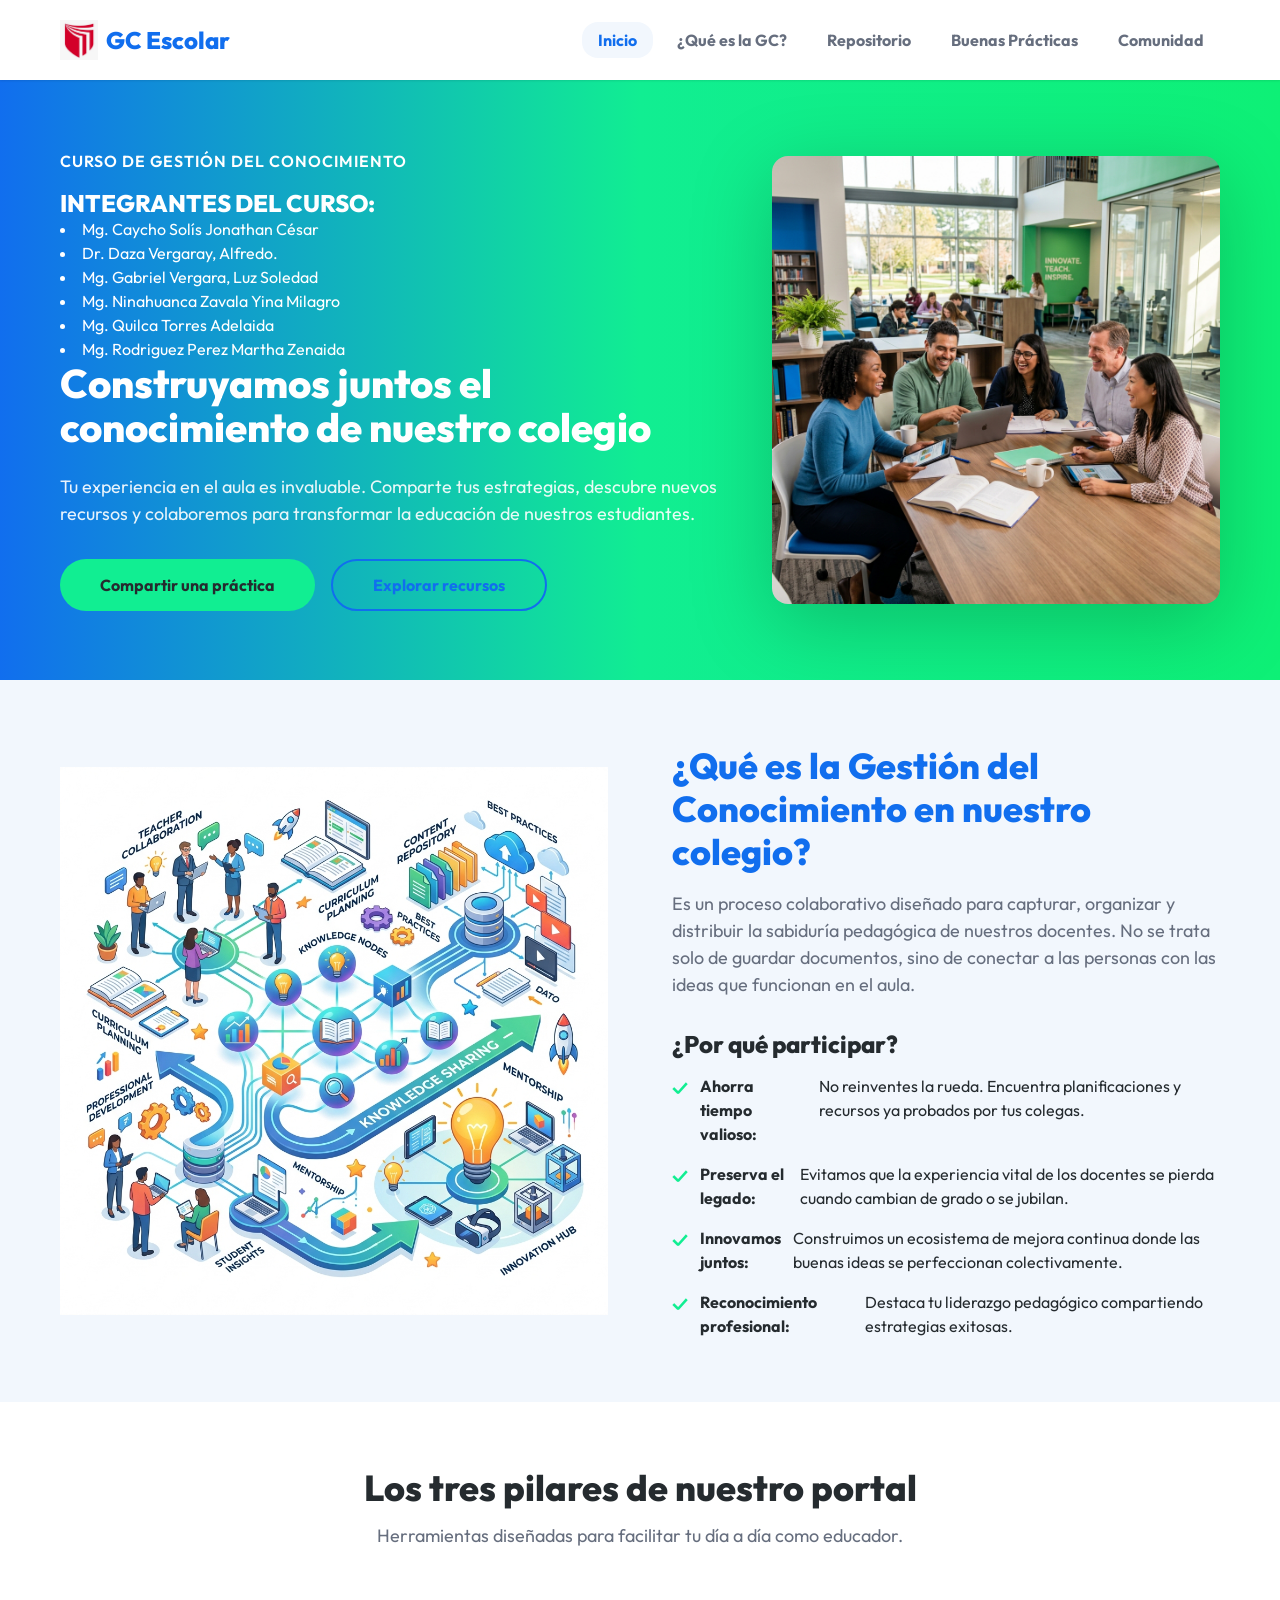
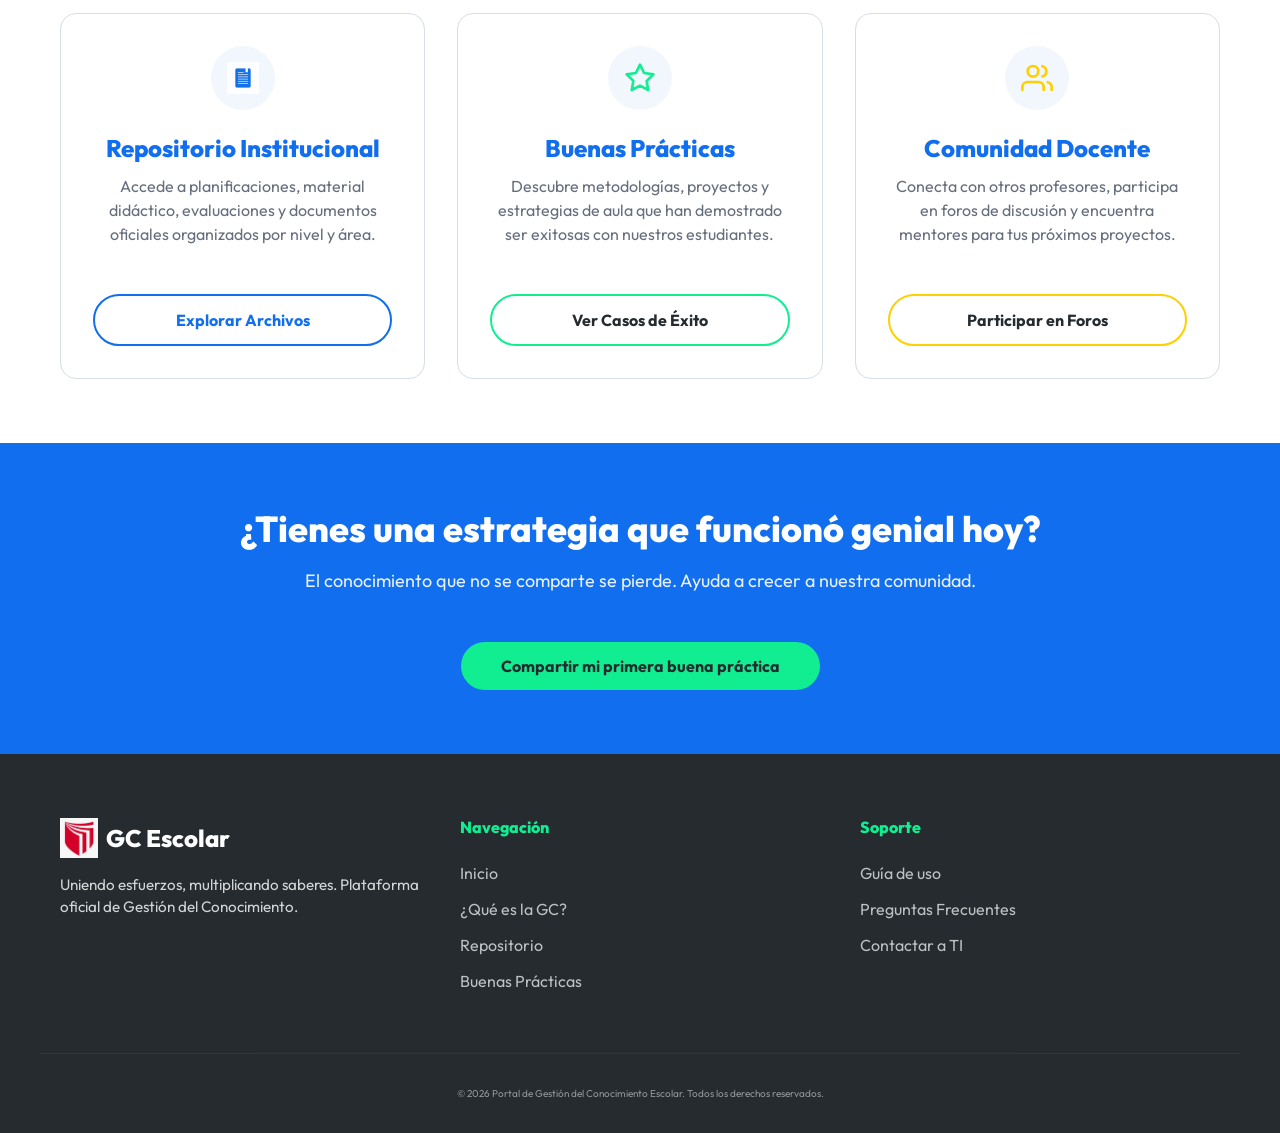
==== index.html @ b4a7eda1 "feat: initial project structure and content" ====
<!DOCTYPE html>
<html lang="es">

<head>
  <meta charset="UTF-8">
  <meta name="viewport" content="width=device-width, initial-scale=1.0">
  <title>Portal de Gestión del Conocimiento Escolar</title>
  <meta name="description"
    content="Plataforma institucional para compartir, preservar e innovar el conocimiento docente.">
  <link rel="stylesheet" href="css/style.css">
</head>

<body>

  <!-- Header -->
  <header class="header">
    <div class="container nav">
      <div class="logo">
        <img src="img/logo-colegio.png" alt="Logo Colegio"
          onerror="this.src='[data-uri]'">
        <span>GC Escolar</span>
      </div>
      <nav>
        <ul class="nav-links">
          <li><a href="index.html" class="nav-item active">Inicio</a></li>
          <li><a href="que-es-gc.html" class="nav-item">¿Qué es la GC?</a></li>
          <li><a href="repositorio.html" class="nav-item">Repositorio</a></li>
          <li><a href="practicas.html" class="nav-item">Buenas Prácticas</a></li>
          <li><a href="comunidad.html" class="nav-item">Comunidad</a></li>
        </ul>
      </nav>
    </div>
  </header>

  <!-- Hero Section -->
  <section class="hero">
    <div class="container hero-content">
      <div class="hero-text">
        <span
          style="display: block; color: var(--color-primary); font-weight: 600; margin-bottom: 16px; text-transform: uppercase; letter-spacing: 1px;">Curso
          de Gestión del Conocimiento</span>
        <h2>INTEGRANTES DEL CURSO:</h2>
        <list>
          <li>Mg. Caycho Solís Jonathan César</li>
          <li>Dr. Daza Vergaray, Alfredo.</li>
          <li>Mg. Gabriel Vergara, Luz Soledad</li>
          <li>Mg. Ninahuanca Zavala Yina Milagro</li>
          <li>Mg. Quilca Torres Adelaida</li>
          <li>Mg. Rodriguez Perez Martha Zenaida</li>
        </list>

        <h1>Construyamos juntos el conocimiento de nuestro colegio</h1>
        <p>Tu experiencia en el aula es invaluable. Comparte tus estrategias, descubre nuevos recursos y colaboremos
          para transformar la educación de nuestros estudiantes.</p>
        <div class="hero-actions">
          <a href="practicas.html" class="btn btn-primary">Compartir una práctica</a>
          <a href="repositorio.html" class="btn btn-outline">Explorar recursos</a>
        </div>
      </div>
      <div class="hero-image">
        <img src="img/hero-banner.png" alt="Docentes colaborando"
          onerror="this.src='[data-uri]'">
      </div>
    </div>
  </section>

  <!-- Sección Informativa (NUEVO) -->
  <section class="section-padding info-section">
    <div class="container info-grid">
      <div class="info-image">
        <img src="img/info-grafico.png" alt="Infografía de Gestión del Conocimiento"
          onerror="this.src='[data-uri]'">
      </div>
      <div class="info-content">
        <h2>¿Qué es la Gestión del Conocimiento en nuestro colegio?</h2>
        <p>Es un proceso colaborativo diseñado para capturar, organizar y distribuir la sabiduría pedagógica de nuestros
          docentes. No se trata solo de guardar documentos, sino de conectar a las personas con las ideas que funcionan
          en el aula.</p>

        <h3 style="margin: 24px 0 16px; font-size: 1.5rem;">¿Por qué participar?</h3>
        <ul class="benefits-list">
          <li><strong>Ahorra tiempo valioso:</strong> No reinventes la rueda. Encuentra planificaciones y recursos ya
            probados por tus colegas.</li>
          <li><strong>Preserva el legado:</strong> Evitamos que la experiencia vital de los docentes se pierda cuando
            cambian de grado o se jubilan.</li>
          <li><strong>Innovamos juntos:</strong> Construimos un ecosistema de mejora continua donde las buenas ideas se
            perfeccionan colectivamente.</li>
          <li><strong>Reconocimiento profesional:</strong> Destaca tu liderazgo pedagógico compartiendo estrategias
            exitosas.</li>
        </ul>
      </div>
    </div>
  </section>

  <!-- Pilares (Cards) -->
  <section class="section-padding">
    <div class="container">
      <div class="pilares-header">
        <h2>Los tres pilares de nuestro portal</h2>
        <p>Herramientas diseñadas para facilitar tu día a día como educador.</p>
      </div>

      <div class="pilares-grid">
        <!-- Tarjeta 1: Repositorio -->
        <a href="repositorio.html" class="card">
          <div class="card-icon">
            <img src="img/icon-document.png" alt="Icono Documento"
              onerror="this.src='[data-uri]'">
          </div>
          <h3>Repositorio Institucional</h3>
          <p>Accede a planificaciones, material didáctico, evaluaciones y documentos oficiales organizados por nivel y
            área.</p>
          <span class="btn btn-outline"
            style="border-color: var(--color-ocean-blue); color: var(--color-ocean-blue); margin-top: 16px;">Explorar
            Archivos</span>
        </a>

        <!-- Tarjeta 2: Buenas Prácticas -->
        <a href="practicas.html" class="card">
          <div class="card-icon">
            <svg xmlns="http://www.w3.org/2000/svg" width="32" height="32" viewBox="0 0 24 24" fill="none"
              stroke="#11ee92" stroke-width="2" stroke-linecap="round" stroke-linejoin="round">
              <polygon
                points="12 2 15.09 8.26 22 9.27 17 14.14 18.18 21.02 12 17.77 5.82 21.02 7 14.14 2 9.27 8.91 8.26 12 2">
              </polygon>
            </svg>
          </div>
          <h3>Buenas Prácticas</h3>
          <p>Descubre metodologías, proyectos y estrategias de aula que han demostrado ser exitosas con nuestros
            estudiantes.</p>
          <span class="btn btn-outline"
            style="border-color: var(--color-spring-green); color: var(--color-text-anthracite); margin-top: 16px;">Ver
            Casos de Éxito</span>
        </a>

        <!-- Tarjeta 3: Comunidad -->
        <a href="comunidad.html" class="card">
          <div class="card-icon">
            <svg xmlns="http://www.w3.org/2000/svg" width="32" height="32" viewBox="0 0 24 24" fill="none"
              stroke="#ffcf00" stroke-width="2" stroke-linecap="round" stroke-linejoin="round">
              <path d="M17 21v-2a4 4 0 0 0-4-4H5a4 4 0 0 0-4 4v2"></path>
              <circle cx="9" cy="7" r="4"></circle>
              <path d="M23 21v-2a4 4 0 0 0-3-3.87"></path>
              <path d="M16 3.13a4 4 0 0 1 0 7.75"></path>
            </svg>
          </div>
          <h3>Comunidad Docente</h3>
          <p>Conecta con otros profesores, participa en foros de discusión y encuentra mentores para tus próximos
            proyectos.</p>
          <span class="btn btn-outline"
            style="border-color: var(--color-mellow-yellow); color: var(--color-text-anthracite); margin-top: 16px;">Participar
            en Foros</span>
        </a>
      </div>
    </div>
  </section>

  <!-- Call to Action (Franja final) -->
  <section class="cta-strip">
    <div class="container">
      <h2>¿Tienes una estrategia que funcionó genial hoy?</h2>
      <p>El conocimiento que no se comparte se pierde. Ayuda a crecer a nuestra comunidad.</p>
      <a href="practicas.html" class="btn btn-primary" style="margin-top: 16px;">Compartir mi primera buena práctica</a>
    </div>
  </section>

  <!-- Footer -->
  <footer class="footer">
    <div class="container footer-content">
      <div class="footer-col">
        <div class="logo" style="color: white; margin-bottom: 16px;">
          <img src="img/logo-colegio.png" alt="Logo" onerror="this.style.display='none'">
          <span style="color: white;">GC Escolar</span>
        </div>
        <p style="opacity: 0.8; font-size: 0.95rem;">Uniendo esfuerzos, multiplicando saberes. Plataforma oficial de
          Gestión del Conocimiento.</p>
      </div>
      <div class="footer-col">
        <h4>Navegación</h4>
        <ul>
          <li><a href="index.html">Inicio</a></li>
          <li><a href="que-es-gc.html">¿Qué es la GC?</a></li>
          <li><a href="repositorio.html">Repositorio</a></li>
          <li><a href="practicas.html">Buenas Prácticas</a></li>
        </ul>
      </div>
      <div class="footer-col">
        <h4>Soporte</h4>
        <ul>
          <li><a href="#">Guía de uso</a></li>
          <li><a href="#">Preguntas Frecuentes</a></li>
          <li><a href="#">Contactar a TI</a></li>
        </ul>
      </div>
    </div>
    <div class="container footer-bottom">
      <p>&copy; 2026 Portal de Gestión del Conocimiento Escolar. Todos los derechos reservados.</p>
    </div>
  </footer>

</body>

</html>
---- css/style.css ----
@import url('https://fonts.googleapis.com/css2?family=Outfit:wght@400;700;800&display=swap');

:root {
  /* Colors */
  --color-ocean-blue: #116eee;
  --color-spring-green: #11ee92;
  --color-sky-tint: #87b6f6;
  --color-light-bluewash: #b8d4fa;
  --color-electric-cyan: #06d2ff;
  --color-action-red: #fa3746;
  --color-mellow-yellow: #ffcf00;
  --color-pure-white: #ffffff;
  --color-cloud-gray: #f2f7fd;
  --color-border-fog: #d6dee6;
  --color-text-anthracite: #252b2f;
  --color-slate-blue: #666e7e;
  --color-disabled-ash: #b3b3b3;
  --color-deep-black: #000000;
  --gradient-hero-gradient: linear-gradient(90deg, #116eee, #11ee92, #0ef076);

  /* Typography — Font Families */
  --font-nista: 'Outfit', ui-sans-serif, system-ui, -apple-system, sans-serif;

  /* Typography — Scale */
  --text-caption: 10px;
  --text-body: 14px;
  --text-body-lg: 16px;
  --text-subheading: 18px;
  --text-heading: 24px;
  --text-heading-lg: 36px;
  --text-display: 40px;

  /* Typography — Weights */
  --font-weight-regular: 400;
  --font-weight-bold: 700;
  --font-weight-extrabold: 800;

  /* Spacing */
  --spacing-4: 4px;
  --spacing-8: 8px;
  --spacing-12: 12px;
  --spacing-16: 16px;
  --spacing-20: 20px;
  --spacing-24: 24px;
  --spacing-28: 28px;
  --spacing-32: 32px;
  --spacing-40: 40px;
  --spacing-48: 48px;
  --spacing-64: 64px;
  --spacing-120: 120px;

  /* Border Radius */
  --radius-inputs: 5px;
  --radius-navitems: 16px;
  --radius-buttons: 45.04px;

  /* Shadows */
  --shadow-subtle: rgba(0, 0, 0, 0.1) 0px 1px 2px 0px;
}

/* Base Styles */
* {
  margin: 0;
  padding: 0;
  box-sizing: border-box;
}

body {
  font-family: var(--font-nista);
  color: var(--color-text-anthracite);
  background-color: var(--color-pure-white);
  line-height: 1.5;
  -webkit-font-smoothing: antialiased;
}

h1, h2, h3, h4 {
  font-weight: var(--font-weight-extrabold);
  line-height: 1.2;
}

a {
  text-decoration: none;
  color: inherit;
  transition: all 0.3s ease;
}

img {
  max-width: 100%;
  height: auto;
  display: block;
}

/* Utility Classes */
.container {
  max-width: 1200px;
  margin: 0 auto;
  padding: 0 var(--spacing-20);
}

.section-padding {
  padding: var(--spacing-64) 0;
}

.bg-cloud {
  background-color: var(--color-cloud-gray);
}

/* Components */

/* Buttons */
.btn {
  display: inline-flex;
  align-items: center;
  justify-content: center;
  padding: 12px 40px;
  border-radius: var(--radius-buttons);
  font-weight: var(--font-weight-bold);
  cursor: pointer;
  transition: transform 0.2s cubic-bezier(0.175, 0.885, 0.32, 1.275), filter 0.2s ease;
  border: none;
  font-family: inherit;
  font-size: var(--text-body-lg);
}

.btn:active {
  transform: scale(0.95);
}

.btn-primary {
  background-color: var(--color-spring-green);
  color: var(--color-text-anthracite);
}

.btn-primary:hover {
  filter: brightness(1.05);
  box-shadow: 0 4px 12px rgba(17, 238, 146, 0.3);
}

.btn-outline {
  background-color: transparent;
  border: 2px solid var(--color-ocean-blue);
  color: var(--color-ocean-blue);
}

.btn-outline:hover {
  background-color: rgba(17, 110, 238, 0.05);
}

.btn-ghost {
  background-color: transparent;
  color: var(--color-ocean-blue);
}

.btn-ghost:hover {
  background-color: rgba(17, 110, 238, 0.05);
}

/* Header */
.header {
  position: sticky;
  top: 0;
  width: 100%;
  background-color: var(--color-pure-white);
  height: 80px;
  display: flex;
  align-items: center;
  z-index: 1000;
  transition: box-shadow 0.3s ease;
  box-shadow: var(--shadow-subtle);
}

.header.scrolled {
  box-shadow: var(--shadow-subtle);
}

.nav {
  display: flex;
  justify-content: space-between;
  align-items: center;
  width: 100%;
}

.logo {
  font-size: var(--text-heading);
  font-weight: var(--font-weight-extrabold);
  color: var(--color-ocean-blue);
  display: flex;
  align-items: center;
  gap: var(--spacing-8);
}

.logo img {
  height: 40px;
}

.nav-links {
  display: flex;
  gap: var(--spacing-8);
  list-style: none;
}

.nav-item {
  padding: 8px 16px;
  border-radius: var(--radius-navitems);
  font-weight: var(--font-weight-bold);
  color: var(--color-slate-blue);
}

.nav-item:hover, .nav-item.active {
  background-color: var(--color-cloud-gray);
  color: var(--color-ocean-blue);
}

/* Hero Section */
.hero {
  background: var(--gradient-hero-gradient);
  min-height: 600px;
  display: flex;
  align-items: center;
  color: var(--color-pure-white);
  position: relative;
  overflow: hidden;
}

.hero-content {
  display: grid;
  grid-template-columns: 1.2fr 0.8fr;
  align-items: center;
  gap: var(--spacing-40);
  padding-top: var(--spacing-64);
  padding-bottom: var(--spacing-64);
}

.hero-text h1 {
  font-size: var(--text-display);
  margin-bottom: var(--spacing-24);
  line-height: 1.1;
}

.hero-text p {
  font-size: var(--text-subheading);
  margin-bottom: var(--spacing-32);
  opacity: 0.9;
}

.hero-actions {
  display: flex;
  gap: var(--spacing-16);
}

.hero-image {
  display: flex;
  justify-content: center;
  animation: float 6s ease-in-out infinite;
}

.hero-image img {
  max-width: 100%;
  height: auto;
  filter: drop-shadow(0 20px 40px rgba(0,0,0,0.2));
  border-radius: 16px;
}

@keyframes float {
  0% { transform: translateY(0px); }
  50% { transform: translateY(-20px); }
  100% { transform: translateY(0px); }
}

/* Feature Sections */
.section-title {
  text-align: center;
  margin-bottom: var(--spacing-48);
}

.section-title h2 {
  font-size: var(--text-heading-lg);
  margin-bottom: var(--spacing-16);
}

.section-title p {
  color: var(--color-slate-blue);
  font-size: var(--text-body-lg);
}

/* Language Cards / Carousel (From base design) */
.carousel-wrapper {
  position: relative;
  margin-top: var(--spacing-40);
}

.carousel {
  display: flex;
  gap: var(--spacing-24);
  overflow-x: auto;
  padding: var(--spacing-20) 0;
  scroll-behavior: smooth;
  scrollbar-width: none;
}

.carousel::-webkit-scrollbar {
  display: none;
}

.lang-card {
  flex: 0 0 280px;
  background: var(--color-pure-white);
  border-radius: var(--radius-navitems);
  padding: var(--spacing-24);
  box-shadow: var(--shadow-subtle);
  transition: transform 0.3s ease, box-shadow 0.3s ease;
  display: flex;
  flex-direction: column;
  align-items: center;
  text-align: center;
  cursor: pointer;
}

.lang-card:hover {
  transform: translateY(-8px);
  box-shadow: 0 10px 25px rgba(0,0,0,0.1);
}

.lang-icon {
  width: 80px;
  height: 80px;
  background: var(--color-cloud-gray);
  border-radius: 50%;
  margin-bottom: var(--spacing-20);
  display: flex;
  align-items: center;
  justify-content: center;
  font-size: 32px;
}

.lang-card h3 {
  font-size: var(--text-heading);
  margin-bottom: var(--spacing-8);
}

.lang-card p {
  color: var(--color-slate-blue);
  font-size: var(--text-body);
}

/* Form Elements */
.form-group {
  margin-bottom: var(--spacing-20);
}

input {
  width: 100%;
  padding: 12px 16px;
  border: 1px solid var(--color-border-fog);
  border-radius: var(--radius-inputs);
  font-family: inherit;
  font-size: var(--text-body);
  color: var(--color-text-anthracite);
  transition: border-color 0.3s ease, box-shadow 0.3s ease;
}

input:focus {
  outline: none;
  border-color: var(--color-ocean-blue);
  box-shadow: 0 0 0 3px rgba(17, 110, 238, 0.1);
}

input::placeholder {
  color: var(--color-disabled-ash);
}

/* ----- NUEVAS SECCIONES GC ESCOLAR ----- */

/* Sección Informativa (Two Columns) */
.info-section {
  background-color: var(--color-cloud-gray);
}

.info-grid {
  display: grid;
  grid-template-columns: 1fr 1fr;
  gap: var(--spacing-64);
  align-items: center;
}

.info-content h2 {
  font-size: var(--text-heading-lg);
  color: var(--color-ocean-blue);
  margin-bottom: var(--spacing-16);
}

.info-content p {
  font-size: var(--text-subheading);
  color: var(--color-slate-blue);
  margin-bottom: var(--spacing-32);
}

.benefits-list {
  list-style: none;
  display: flex;
  flex-direction: column;
  gap: 16px;
}

.benefits-list li {
  display: flex;
  align-items: flex-start;
  gap: 12px;
  font-size: var(--text-body-lg);
}

.benefits-list li::before {
  content: '✓';
  color: var(--color-spring-green);
  font-weight: bold;
  font-size: 1.2rem;
}

/* Pilares (Cards) */
.pilares-header {
  text-align: center;
  margin-bottom: var(--spacing-64);
}

.pilares-header h2 {
  font-size: var(--text-heading-lg);
  color: var(--color-text-anthracite);
  margin-bottom: var(--spacing-12);
}

.pilares-header p {
  color: var(--color-slate-blue);
  font-size: var(--text-subheading);
}

.pilares-grid {
  display: grid;
  grid-template-columns: repeat(auto-fit, minmax(300px, 1fr));
  gap: var(--spacing-32);
}

.card {
  background-color: var(--color-pure-white);
  border: 1px solid var(--color-border-fog);
  border-radius: var(--radius-navitems);
  padding: var(--spacing-32);
  text-align: center;
  transition: transform 0.3s, box-shadow 0.3s;
  display: flex;
  flex-direction: column;
  height: 100%;
}

.card:hover {
  transform: translateY(-5px);
  box-shadow: 0 10px 24px rgba(0,0,0,0.1);
  border-color: var(--color-ocean-blue);
}

.card-icon {
  width: 64px;
  height: 64px;
  background-color: var(--color-cloud-gray);
  border-radius: 50%;
  display: flex;
  align-items: center;
  justify-content: center;
  margin: 0 auto var(--spacing-24);
}

.card-icon img, .card-icon svg {
  width: 32px;
  height: 32px;
}

.card h3 {
  font-size: var(--text-heading);
  margin-bottom: var(--spacing-12);
  color: var(--color-ocean-blue);
}

.card p {
  color: var(--color-slate-blue);
  margin-bottom: var(--spacing-32);
  flex-grow: 1;
}

/* Call to Action */
.cta-strip {
  background-color: var(--color-ocean-blue);
  color: var(--color-pure-white);
  text-align: center;
  padding: var(--spacing-64) 0;
}

.cta-strip h2 {
  font-size: var(--text-heading-lg);
  margin-bottom: var(--spacing-16);
}

.cta-strip p {
  font-size: var(--text-subheading);
  margin-bottom: var(--spacing-32);
  opacity: 0.9;
}

/* Footer */
.footer {
  background-color: var(--color-text-anthracite);
  color: var(--color-pure-white);
  padding: var(--spacing-64) 0 var(--spacing-32);
}

.footer-content {
  display: grid;
  grid-template-columns: repeat(auto-fit, minmax(200px, 1fr));
  gap: var(--spacing-40);
  margin-bottom: var(--spacing-48);
}

.footer-col h4 {
  margin-bottom: var(--spacing-24);
  font-size: var(--text-body-lg);
  color: var(--color-spring-green);
}

.footer-col ul {
  list-style: none;
}

.footer-col li {
  margin-bottom: var(--spacing-12);
  opacity: 0.7;
}

.footer-col li:hover {
  opacity: 1;
}

.footer-bottom {
  border-top: 1px solid rgba(255,255,255,0.1);
  padding-top: var(--spacing-32);
  text-align: center;
  font-size: var(--text-caption);
  opacity: 0.5;
}

/* Mobile Responsive */
@media (max-width: 900px) {
  .hero-content, .info-grid {
    grid-template-columns: 1fr;
    text-align: center;
  }
  
  .hero-actions {
    justify-content: center;
  }
  
  .benefits-list {
    align-items: center;
  }
  
  .benefits-list li {
    text-align: left;
  }
  
  .hero-image {
    order: -1;
  }
}

@media (max-width: 768px) {
  .nav-links {
    display: none;
  }
  
  .hero-text h1 {
    font-size: var(--text-heading-lg);
  }
  
  .info-content h2, .cta-strip h2 {
    font-size: var(--text-heading);
  }
}

/* Formularios Extendidos (Select, Textarea) */
select, textarea {
  width: 100%;
  padding: 12px 16px;
  border: 1px solid var(--color-border-fog);
  border-radius: var(--radius-inputs);
  font-family: inherit;
  font-size: var(--text-body);
  color: var(--color-text-anthracite);
  background-color: var(--color-pure-white);
  transition: border-color 0.3s ease, box-shadow 0.3s ease;
}

select:focus, textarea:focus {
  outline: none;
  border-color: var(--color-ocean-blue);
  box-shadow: 0 0 0 3px rgba(17, 110, 238, 0.1);
}

.form-group label {
  display: block;
  font-weight: 700;
  margin-bottom: var(--spacing-8);
  color: var(--color-text-anthracite);
}

/* Tablas (Repositorio) */
.table-container {
  overflow-x: auto;
  margin-top: var(--spacing-32);
}

table {
  width: 100%;
  border-collapse: collapse;
  background-color: var(--color-pure-white);
  border-radius: var(--radius-inputs);
  overflow: hidden;
  box-shadow: var(--shadow-subtle);
}

th, td {
  padding: var(--spacing-16);
  text-align: left;
  border-bottom: 1px solid var(--color-border-fog);
}

th {
  background-color: var(--color-cloud-gray);
  color: var(--color-ocean-blue);
  font-weight: 800;
}

tr:hover td {
  background-color: rgba(17, 110, 238, 0.02);
}

.table-icon {
  width: 24px;
  height: 24px;
  color: var(--color-ocean-blue);
}
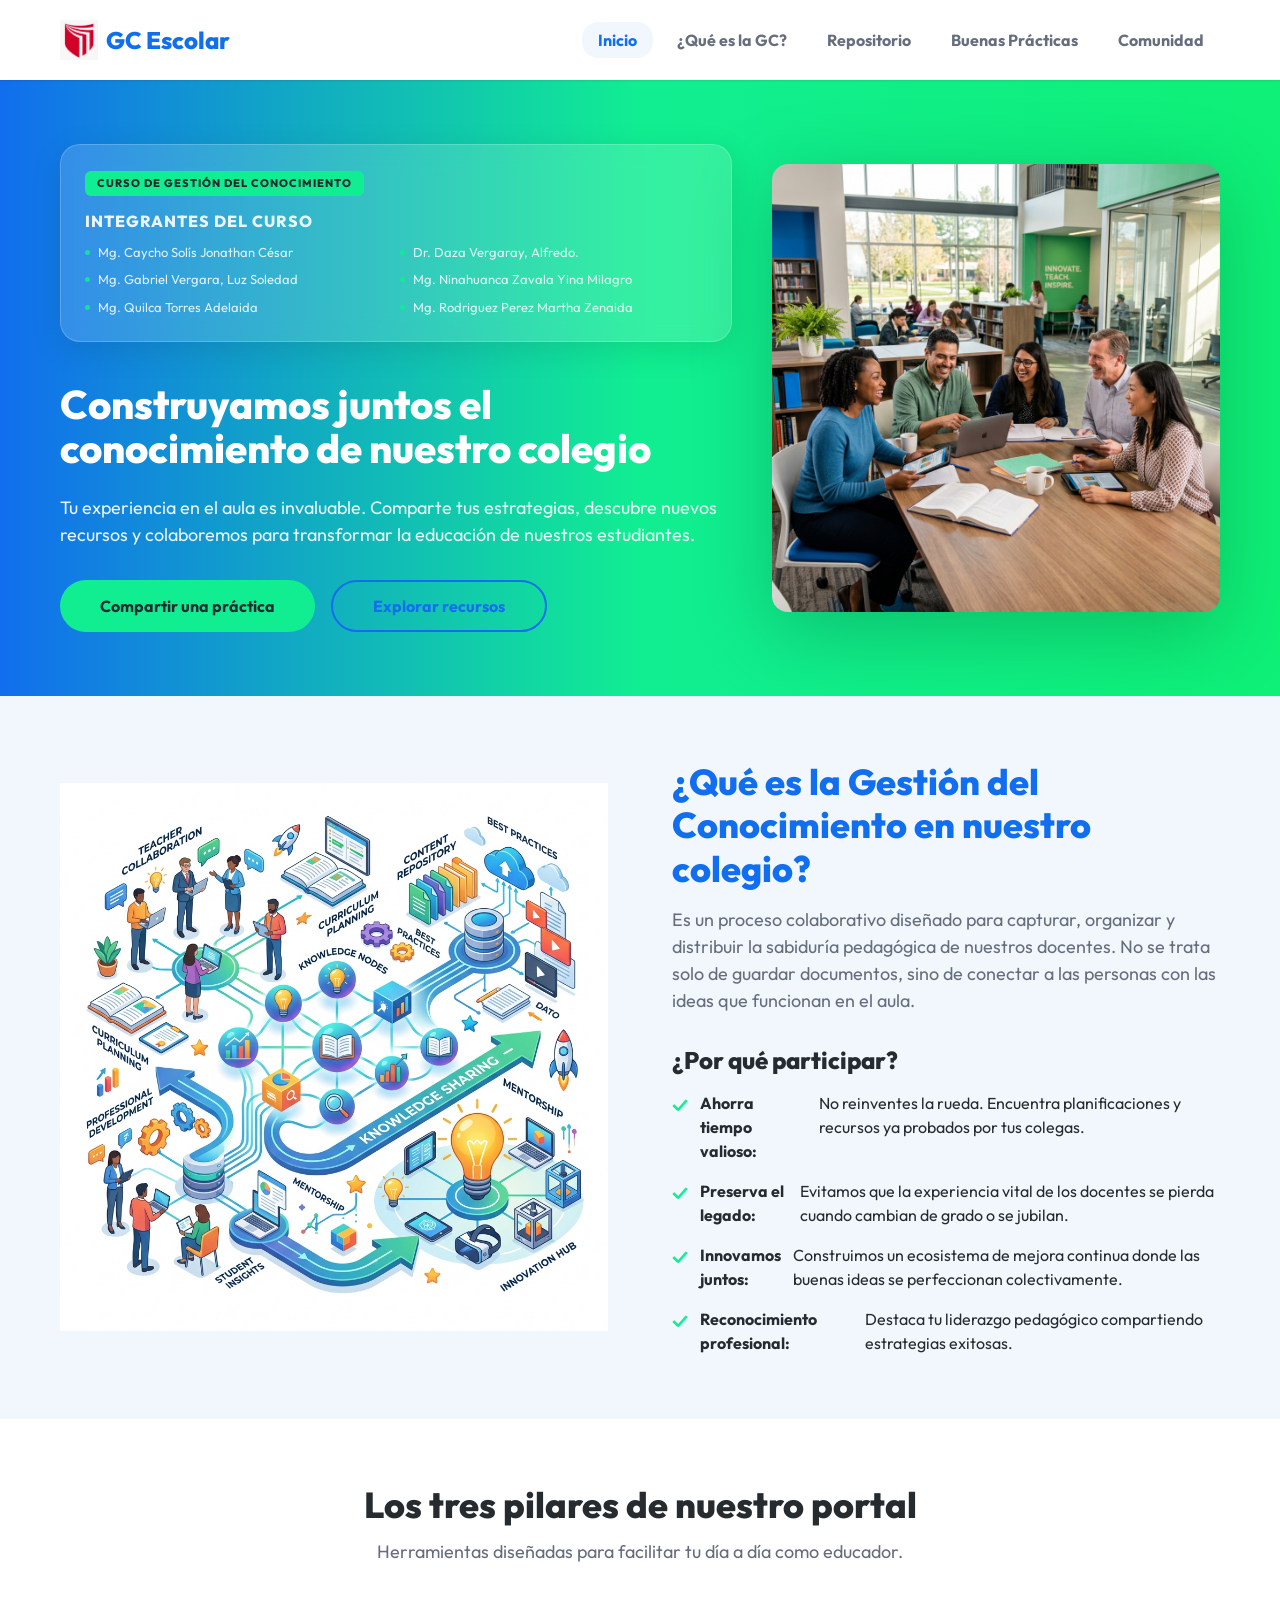
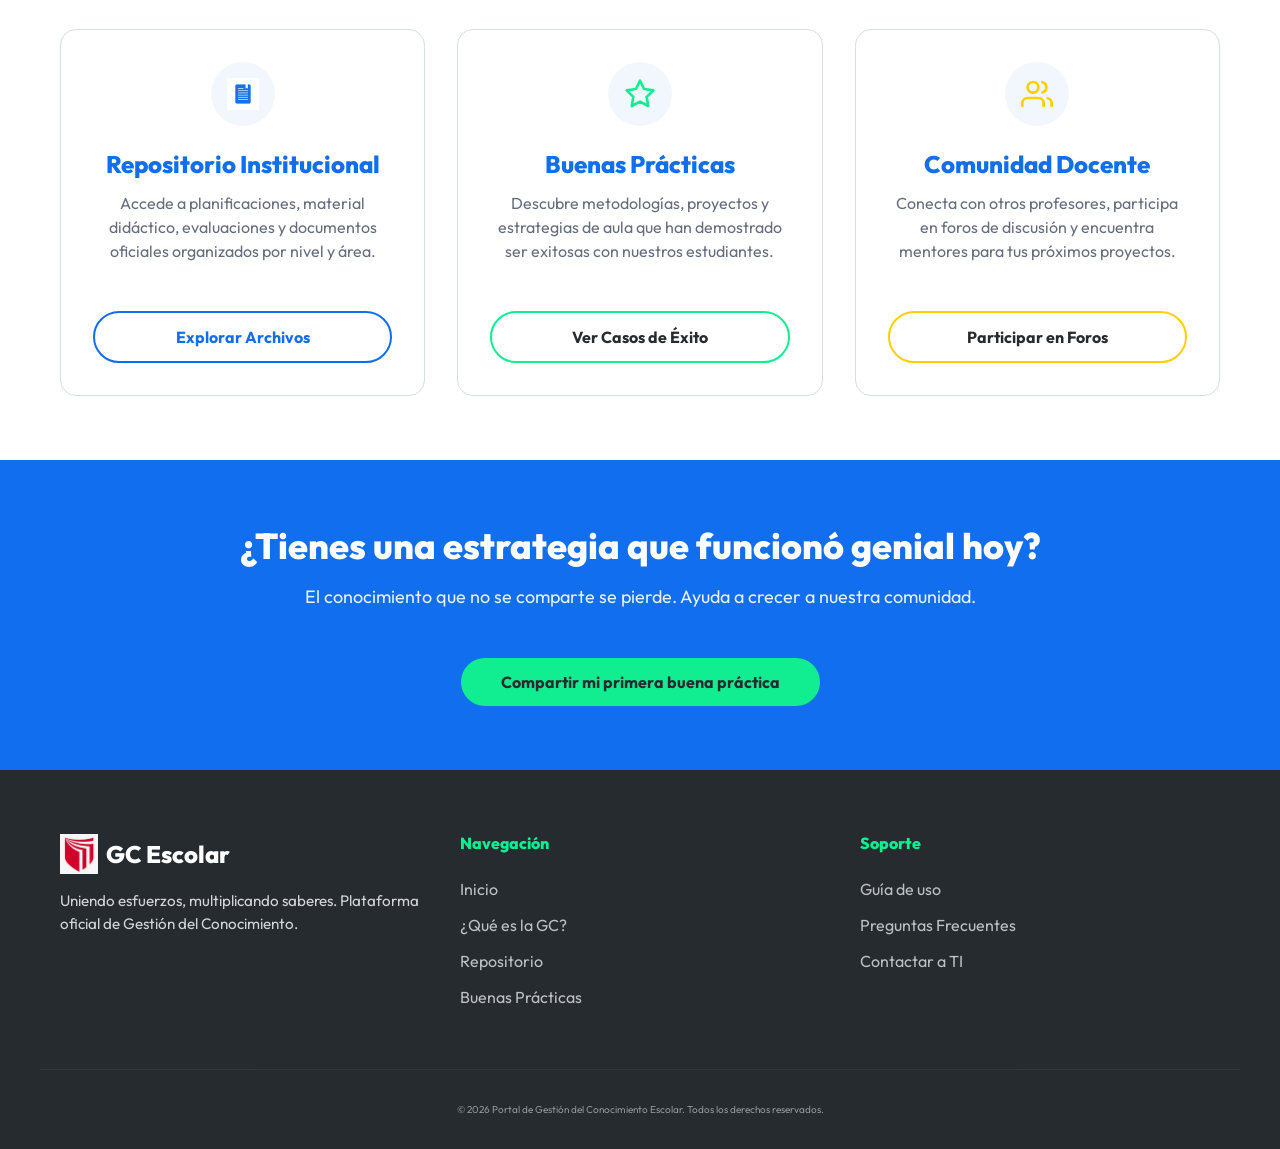
==== commit d8c62e85: "style: enhance course info card and member list in hero section" ====
--- a/index.html
+++ b/index.html
@@ -36,18 +36,18 @@
   <section class="hero">
     <div class="container hero-content">
       <div class="hero-text">
-        <span
-          style="display: block; color: var(--color-primary); font-weight: 600; margin-bottom: 16px; text-transform: uppercase; letter-spacing: 1px;">Curso
-          de Gestión del Conocimiento</span>
-        <h2>INTEGRANTES DEL CURSO:</h2>
-        <list>
-          <li>Mg. Caycho Solís Jonathan César</li>
-          <li>Dr. Daza Vergaray, Alfredo.</li>
-          <li>Mg. Gabriel Vergara, Luz Soledad</li>
-          <li>Mg. Ninahuanca Zavala Yina Milagro</li>
-          <li>Mg. Quilca Torres Adelaida</li>
-          <li>Mg. Rodriguez Perez Martha Zenaida</li>
-        </list>
+        <div class="course-card">
+          <span class="course-label">Curso de Gestión del Conocimiento</span>
+          <h2 class="course-title">Integrantes del curso</h2>
+          <ul class="course-list">
+            <li>Mg. Caycho Solís Jonathan César</li>
+            <li>Dr. Daza Vergaray, Alfredo.</li>
+            <li>Mg. Gabriel Vergara, Luz Soledad</li>
+            <li>Mg. Ninahuanca Zavala Yina Milagro</li>
+            <li>Mg. Quilca Torres Adelaida</li>
+            <li>Mg. Rodriguez Perez Martha Zenaida</li>
+          </ul>
+        </div>
 
         <h1>Construyamos juntos el conocimiento de nuestro colegio</h1>
         <p>Tu experiencia en el aula es invaluable. Comparte tus estrategias, descubre nuevos recursos y colaboremos
--- a/css/style.css
+++ b/css/style.css
@@ -265,6 +265,65 @@
   0% { transform: translateY(0px); }
   50% { transform: translateY(-20px); }
   100% { transform: translateY(0px); }
+}
+
+/* Course Card in Hero */
+.course-card {
+  background: rgba(255, 255, 255, 0.15);
+  backdrop-filter: blur(12px);
+  -webkit-backdrop-filter: blur(12px);
+  border: 1px solid rgba(255, 255, 255, 0.2);
+  border-radius: 20px;
+  padding: var(--spacing-24);
+  margin-bottom: var(--spacing-40);
+  box-shadow: 0 8px 32px rgba(0, 0, 0, 0.1);
+}
+
+.course-label {
+  display: inline-block;
+  background-color: var(--color-spring-green);
+  color: var(--color-text-anthracite);
+  padding: 4px 12px;
+  border-radius: 6px;
+  font-size: 11px;
+  font-weight: 800;
+  text-transform: uppercase;
+  letter-spacing: 1px;
+  margin-bottom: var(--spacing-16);
+}
+
+.course-title {
+  font-size: var(--text-body-lg) !important;
+  color: var(--color-pure-white);
+  margin-bottom: var(--spacing-12) !important;
+  text-transform: uppercase;
+  letter-spacing: 1px;
+  opacity: 0.9;
+}
+
+.course-list {
+  list-style: none;
+  display: grid;
+  grid-template-columns: repeat(auto-fit, minmax(240px, 1fr));
+  gap: var(--spacing-8);
+}
+
+.course-list li {
+  font-size: 13px;
+  color: var(--color-pure-white);
+  display: flex;
+  align-items: center;
+  gap: var(--spacing-8);
+  opacity: 0.85;
+}
+
+.course-list li::before {
+  content: "";
+  width: 5px;
+  height: 5px;
+  background-color: var(--color-spring-green);
+  border-radius: 50%;
+  flex-shrink: 0;
 }
 
 /* Feature Sections */
